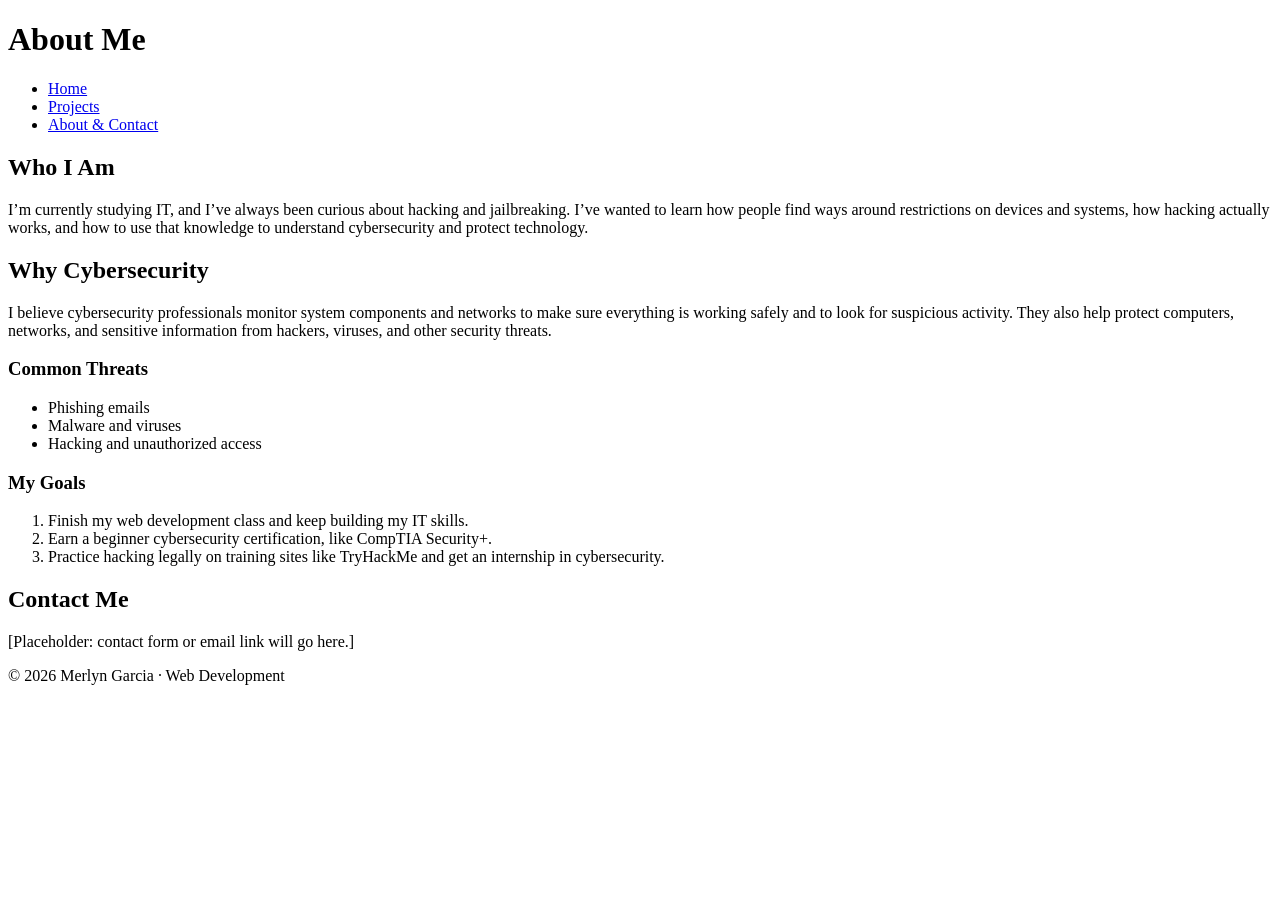
==== about.html @ 86410c29 "Add Milestone 1 HTML skeleton and wireframe" ====
<!DOCTYPE html>
<html lang="en">
<head>
  <meta charset="UTF-8">
  <meta name="viewport" content="width=device-width, initial-scale=1.0">
  <meta name="description" content="About Merlyn Garcia and how to get in touch.">
  <title>About &amp; Contact | Merlyn Garcia</title>
</head>
<body>

  <header>
    <h1>About Me</h1>
    <nav>
      <ul>
        <li><a href="index.html">Home</a></li>
        <li><a href="projects.html">Projects</a></li>
        <li><a href="about.html">About &amp; Contact</a></li>
      </ul>
    </nav>
  </header>

  <main>

    <section id="about">
      <h2>Who I Am</h2>
      <p>I’m currently studying IT, and I’ve always been curious about hacking and jailbreaking. I’ve wanted to learn how people find ways around restrictions on devices and systems, how hacking actually works, and how to use that knowledge to understand cybersecurity and protect technology.</p>
    </section>

    <section id="cybersecurity">
      <h2>Why Cybersecurity</h2>
      <p>I believe cybersecurity professionals monitor system components and networks to make sure everything is working safely and to look for suspicious activity. They also help protect computers, networks, and sensitive information from hackers, viruses, and other security threats.</p>

      <article>
        <h3>Common Threats</h3>
        <ul>
          <li>Phishing emails</li>
          <li>Malware and viruses</li>
          <li>Hacking and unauthorized access</li>
        </ul>
      </article>

      <article>
        <h3>My Goals</h3>
        <ol>
          <li>Finish my web development class and keep building my IT skills.</li>
          <li>Earn a beginner cybersecurity certification, like CompTIA Security+.</li>
          <li>Practice hacking legally on training sites like TryHackMe and get an internship in cybersecurity.</li>
        </ol>
      </article>
    </section>

    <section id="contact">
      <h2>Contact Me</h2>
      <p>[Placeholder: contact form or email link will go here.]</p>
    </section>

  </main>

  <footer>
    <p>&copy; 2026 Merlyn Garcia &middot; Web Development</p>
  </footer>

</body>
</html>
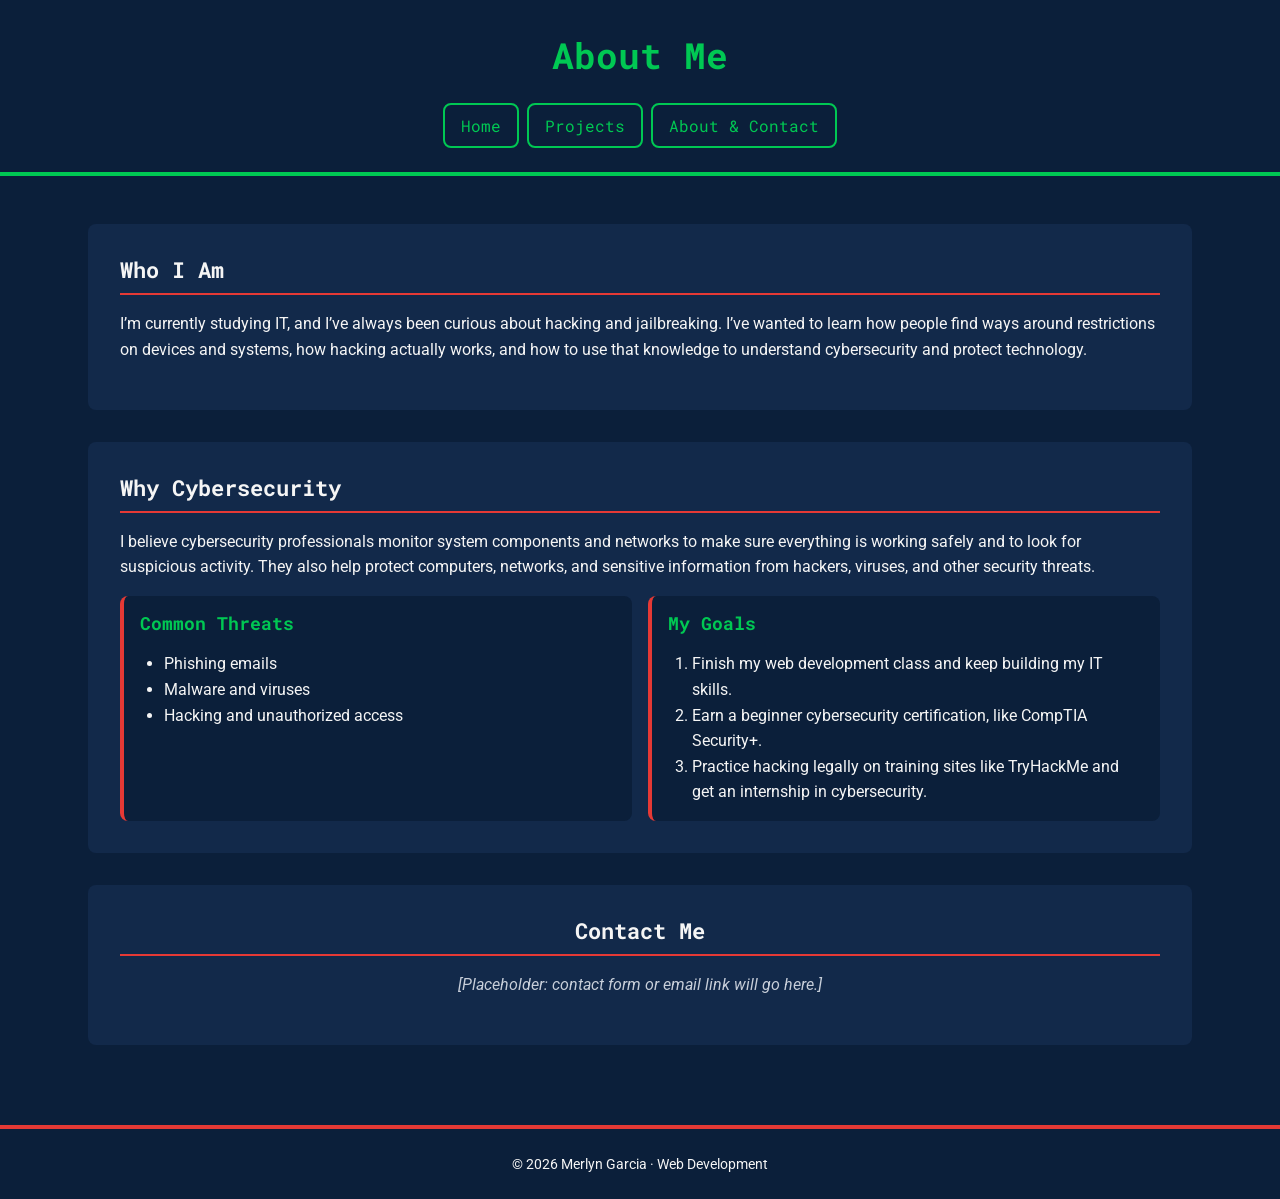
==== commit 4e3582c8: "Link stylesheet and add layout classes to About page" ====
--- a/about.html
+++ b/about.html
@@ -5,6 +5,10 @@
   <meta name="viewport" content="width=device-width, initial-scale=1.0">
   <meta name="description" content="About Merlyn Garcia and how to get in touch.">
   <title>About &amp; Contact | Merlyn Garcia</title>
+  <link rel="preconnect" href="https://fonts.googleapis.com">
+  <link rel="preconnect" href="https://fonts.gstatic.com" crossorigin>
+  <link href="https://fonts.googleapis.com/css2?family=Roboto+Mono:wght@500;700&family=Roboto:wght@400;700&display=swap" rel="stylesheet">
+  <link rel="stylesheet" href="style.css">
 </head>
 <body>
 
@@ -30,7 +34,8 @@
       <h2>Why Cybersecurity</h2>
       <p>I believe cybersecurity professionals monitor system components and networks to make sure everything is working safely and to look for suspicious activity. They also help protect computers, networks, and sensitive information from hackers, viruses, and other security threats.</p>
 
-      <article>
+      <div class="card-grid">
+      <article class="card">
         <h3>Common Threats</h3>
         <ul>
           <li>Phishing emails</li>
@@ -39,7 +44,7 @@
         </ul>
       </article>
 
-      <article>
+      <article class="card">
         <h3>My Goals</h3>
         <ol>
           <li>Finish my web development class and keep building my IT skills.</li>
@@ -47,11 +52,12 @@
           <li>Practice hacking legally on training sites like TryHackMe and get an internship in cybersecurity.</li>
         </ol>
       </article>
+      </div>
     </section>
 
     <section id="contact">
       <h2>Contact Me</h2>
-      <p>[Placeholder: contact form or email link will go here.]</p>
+      <p class="placeholder">[Placeholder: contact form or email link will go here.]</p>
     </section>
 
   </main>
--- a/style.css
+++ b/style.css
@@ -0,0 +1,241 @@
+/* ==========================================================
+   Milestone 2: Styled & Responsive
+   Color palette (from my wireframe):
+     Navy:       #0b1f3a  (page background)
+     Dark navy:  #12294a  (cards / sections)
+     Green:      #00c853  (links, accents)
+     Red:        #e53935  (highlights, borders)
+     Light gray: #f5f5f5  (text)
+   Fonts (Google Fonts):
+     Headings: Roboto Mono   Body: Roboto
+   Spacing system: multiples of 8px (8, 16, 24, 32, 48)
+   Mobile-first: base styles are for phones (320px+),
+   then @media queries add tablet (768px) and desktop (1200px)
+   ========================================================== */
+
+/* ---------- Type selectors ---------- */
+
+* {
+  box-sizing: border-box;
+}
+
+body {
+  margin: 0;
+  font-family: "Roboto", Arial, sans-serif;
+  font-size: 1rem;
+  line-height: 1.6;
+  color: #f5f5f5;
+  background-color: #0b1f3a;
+}
+
+h1,
+h2,
+h3 {
+  font-family: "Roboto Mono", "Courier New", monospace;
+  line-height: 1.3;
+  margin: 0 0 16px;
+}
+
+h1 {
+  font-size: 1.75rem;
+  color: #00c853;
+}
+
+h2 {
+  font-size: 1.375rem;
+  padding-bottom: 8px;
+  border-bottom: 2px solid #e53935;
+}
+
+h3 {
+  font-size: 1.125rem;
+  color: #00c853;
+}
+
+p {
+  margin: 0 0 16px;
+}
+
+a {
+  color: #00c853;
+}
+
+a:hover,
+a:focus {
+  color: #f5f5f5;
+}
+
+header {
+  padding: 32px 16px 24px;
+  text-align: center;
+  border-bottom: 4px solid #00c853;
+}
+
+nav ul {
+  display: flex;
+  flex-direction: column;
+  gap: 8px;
+  margin: 24px 0 0;
+  padding: 0;
+  list-style: none;
+}
+
+nav a {
+  display: block;
+  padding: 8px 16px;
+  font-family: "Roboto Mono", "Courier New", monospace;
+  text-decoration: none;
+  border: 2px solid #00c853;
+  border-radius: 8px;
+}
+
+nav a:hover,
+nav a:focus {
+  color: #0b1f3a;
+  background-color: #00c853;
+}
+
+main {
+  max-width: 1104px;
+  margin: 0 auto;
+  padding: 32px 16px;
+}
+
+section {
+  margin-bottom: 32px;
+  padding: 24px 16px;
+  background-color: #12294a;
+  border-radius: 8px;
+}
+
+figure {
+  margin: 24px 0 0;
+  text-align: center;
+}
+
+img {
+  max-width: 100%;
+  height: auto;
+  border: 2px solid #00c853;
+  border-radius: 8px;
+}
+
+figcaption {
+  margin-top: 8px;
+  font-size: 0.875rem;
+  font-style: italic;
+  color: #c7ced9;
+}
+
+ul,
+ol {
+  margin: 0;
+  padding-left: 24px;
+}
+
+footer {
+  padding: 24px 16px;
+  text-align: center;
+  font-size: 0.875rem;
+  border-top: 4px solid #e53935;
+}
+
+footer p {
+  margin: 0;
+}
+
+/* ---------- Class selectors ---------- */
+
+.tagline {
+  margin: 0;
+  font-family: "Roboto Mono", "Courier New", monospace;
+  color: #c7ced9;
+}
+
+/* Multi-column layout: CSS Grid. One column on phones,
+   more columns at wider screens (see @media below). */
+.card-grid {
+  display: grid;
+  grid-template-columns: 1fr;
+  gap: 16px;
+}
+
+.card {
+  padding: 16px;
+  background-color: #0b1f3a;
+  border-left: 4px solid #e53935;
+  border-radius: 8px;
+}
+
+.card p:last-child {
+  margin-bottom: 0;
+}
+
+.placeholder {
+  font-style: italic;
+  color: #c7ced9;
+}
+
+/* ---------- ID selectors ---------- */
+
+#intro {
+  border-top: 4px solid #00c853;
+}
+
+#contact {
+  text-align: center;
+}
+
+/* ==========================================================
+   Tablet: 768px and wider
+   - nav links sit side by side in a row
+   - cards become 2 columns
+   ========================================================== */
+@media (min-width: 768px) {
+  h1 {
+    font-size: 2.25rem;
+  }
+
+  nav ul {
+    flex-direction: row;
+    justify-content: center;
+    flex-wrap: wrap;
+  }
+
+  section {
+    padding: 32px;
+  }
+
+  .card-grid {
+    grid-template-columns: repeat(2, 1fr);
+  }
+}
+
+/* ==========================================================
+   Desktop: 1200px and wider
+   - intro text and image sit side by side (Flexbox)
+   - project cards become 3 columns
+   ========================================================== */
+@media (min-width: 1200px) {
+  main {
+    padding: 48px 0;
+  }
+
+  #intro .intro-layout {
+    display: flex;
+    align-items: center;
+    gap: 32px;
+  }
+
+  #intro .intro-layout > * {
+    flex: 1;
+  }
+
+  #intro figure {
+    margin-top: 0;
+  }
+
+  .card-grid.three-up {
+    grid-template-columns: repeat(3, 1fr);
+  }
+}
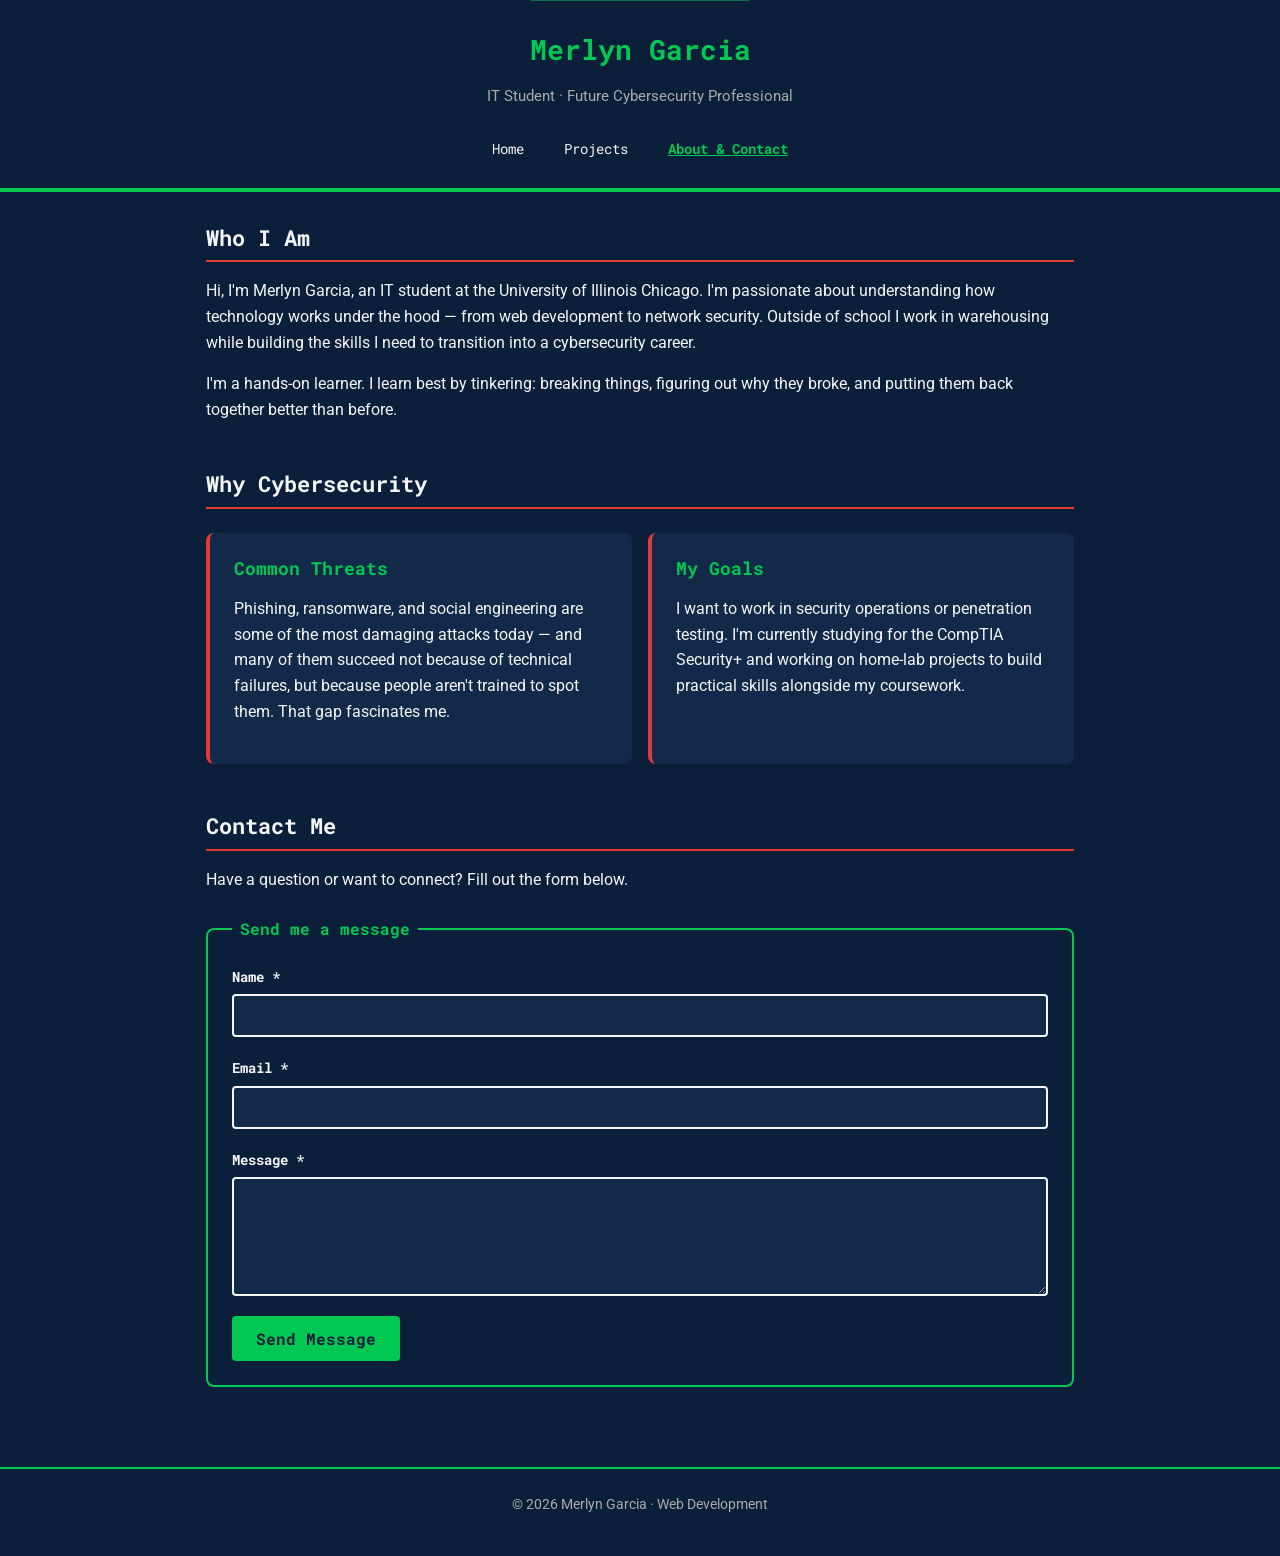
==== commit 810f2da9: "Milestone 3: fix about.html accessibility + add accessible contact form" ====
--- a/about.html
+++ b/about.html
@@ -3,7 +3,7 @@
 <head>
   <meta charset="UTF-8">
   <meta name="viewport" content="width=device-width, initial-scale=1.0">
-  <meta name="description" content="About Merlyn Garcia and how to get in touch.">
+  <meta name="description" content="About Merlyn Garcia — IT student, future cybersecurity professional. Contact form included.">
   <title>About &amp; Contact | Merlyn Garcia</title>
   <link rel="preconnect" href="https://fonts.googleapis.com">
   <link rel="preconnect" href="https://fonts.gstatic.com" crossorigin>
@@ -11,60 +11,118 @@
   <link rel="stylesheet" href="style.css">
 </head>
 <body>
+<a href="#main-content" class="skip-link">Skip to main content</a>
+<header>
+  <h1>Merlyn Garcia</h1>
+  <p class="tagline">IT Student &middot; Future Cybersecurity Professional</p>
+  <nav>
+    <ul>
+      <li><a href="index.html">Home</a></li>
+      <li><a href="projects.html">Projects</a></li>
+      <li><a href="about.html" aria-current="page">About &amp; Contact</a></li>
+    </ul>
+  </nav>
+</header>
 
-  <header>
-    <h1>About Me</h1>
-    <nav>
-      <ul>
-        <li><a href="index.html">Home</a></li>
-        <li><a href="projects.html">Projects</a></li>
-        <li><a href="about.html">About &amp; Contact</a></li>
-      </ul>
-    </nav>
-  </header>
+<main id="main-content">
 
-  <main>
+  <section id="about">
+    <h2>Who I Am</h2>
+    <p>Hi, I'm Merlyn Garcia, an IT student at the University of Illinois Chicago. I'm passionate about understanding how technology works under the hood — from web development to network security. Outside of school I work in warehousing while building the skills I need to transition into a cybersecurity career.</p>
+    <p>I'm a hands-on learner. I learn best by tinkering: breaking things, figuring out why they broke, and putting them back together better than before.</p>
+  </section>
 
-    <section id="about">
-      <h2>Who I Am</h2>
-      <p>I’m currently studying IT, and I’ve always been curious about hacking and jailbreaking. I’ve wanted to learn how people find ways around restrictions on devices and systems, how hacking actually works, and how to use that knowledge to understand cybersecurity and protect technology.</p>
-    </section>
-
-    <section id="cybersecurity">
-      <h2>Why Cybersecurity</h2>
-      <p>I believe cybersecurity professionals monitor system components and networks to make sure everything is working safely and to look for suspicious activity. They also help protect computers, networks, and sensitive information from hackers, viruses, and other security threats.</p>
-
-      <div class="card-grid">
+  <section id="cybersecurity">
+    <h2>Why Cybersecurity</h2>
+    <div class="card-grid">
       <article class="card">
         <h3>Common Threats</h3>
-        <ul>
-          <li>Phishing emails</li>
-          <li>Malware and viruses</li>
-          <li>Hacking and unauthorized access</li>
-        </ul>
+        <p>Phishing, ransomware, and social engineering are some of the most damaging attacks today — and many of them succeed not because of technical failures, but because people aren't trained to spot them. That gap fascinates me.</p>
       </article>
-
       <article class="card">
         <h3>My Goals</h3>
-        <ol>
-          <li>Finish my web development class and keep building my IT skills.</li>
-          <li>Earn a beginner cybersecurity certification, like CompTIA Security+.</li>
-          <li>Practice hacking legally on training sites like TryHackMe and get an internship in cybersecurity.</li>
-        </ol>
+        <p>I want to work in security operations or penetration testing. I'm currently studying for the CompTIA Security+ and working on home-lab projects to build practical skills alongside my coursework.</p>
       </article>
-      </div>
-    </section>
+    </div>
+  </section>
 
-    <section id="contact">
-      <h2>Contact Me</h2>
-      <p class="placeholder">[Placeholder: contact form or email link will go here.]</p>
-    </section>
+  <section id="contact">
+    <h2>Contact Me</h2>
+    <p>Have a question or want to connect? Fill out the form below.</p>
 
-  </main>
+    <form id="contact-form" novalidate>
+      <fieldset>
+        <legend>Send me a message</legend>
 
-  <footer>
-    <p>&copy; 2026 Merlyn Garcia &middot; Web Development</p>
-  </footer>
+        <div class="form-group">
+          <label for="name">
+            Name
+            <span aria-hidden="true">*</span>
+            <span class="sr-only">(required)</span>
+          </label>
+          <input
+            type="text"
+            id="name"
+            name="name"
+            autocomplete="name"
+            required
+            aria-required="true"
+            aria-describedby="name-error"
+          >
+          <span id="name-error" class="error-msg" role="alert" hidden>
+            Please enter your name.
+          </span>
+        </div>
+
+        <div class="form-group">
+          <label for="email">
+            Email
+            <span aria-hidden="true">*</span>
+            <span class="sr-only">(required)</span>
+          </label>
+          <input
+            type="email"
+            id="email"
+            name="email"
+            autocomplete="email"
+            required
+            aria-required="true"
+            aria-describedby="email-error"
+          >
+          <span id="email-error" class="error-msg" role="alert" hidden>
+            Please enter a valid email address.
+          </span>
+        </div>
+
+        <div class="form-group">
+          <label for="message">
+            Message
+            <span aria-hidden="true">*</span>
+            <span class="sr-only">(required)</span>
+          </label>
+          <textarea
+            id="message"
+            name="message"
+            rows="5"
+            required
+            aria-required="true"
+            aria-describedby="message-error"
+          ></textarea>
+          <span id="message-error" class="error-msg" role="alert" hidden>
+            Please write a message.
+          </span>
+        </div>
+
+        <button type="submit">Send Message</button>
+      </fieldset>
+    </form>
+  </section>
+
+</main>
+
+<footer>
+  <p>&copy; 2026 Merlyn Garcia &middot; Web Development</p>
+</footer>
 
 </body>
 </html>
--- a/style.css
+++ b/style.css
@@ -1,24 +1,43 @@
 /* ==========================================================
-   Milestone 2: Styled & Responsive
-   Color palette (from my wireframe):
+   Merlyn Garcia — Personal Portfolio
+   Milestone 3: Accessible & Designed
+   ----------------------------------------------------------
+   Color palette
      Navy:       #0b1f3a  (page background)
-     Dark navy:  #12294a  (cards / sections)
-     Green:      #00c853  (links, accents)
-     Red:        #e53935  (highlights, borders)
-     Light gray: #f5f5f5  (text)
-   Fonts (Google Fonts):
-     Headings: Roboto Mono   Body: Roboto
-   Spacing system: multiples of 8px (8, 16, 24, 32, 48)
-   Mobile-first: base styles are for phones (320px+),
-   then @media queries add tablet (768px) and desktop (1200px)
+     Dark navy:  #12294a  (card / section backgrounds)
+     Green:      #00c853  (links, accents, borders)
+     Red:        #e53935  (highlight borders, errors)
+     Light gray: #f5f5f5  (body text)
+   Fonts: Roboto Mono (headings) · Roboto (body)
+   Spacing: multiples of 8 px
+   Mobile-first: 320 px base → 768 px tablet → 1200 px desktop
    ========================================================== */
 
-/* ---------- Type selectors ---------- */
-
+/* ---------- Skip navigation link ---------- */
+.skip-link {
+  position: absolute;
+  left: 50%;
+  transform: translate(-50%, -100%);
+  background: #00c853;
+  color: #0b1f3a;
+  padding: 8px 16px;
+  font-family: "Roboto Mono", "Courier New", monospace;
+  font-weight: 700;
+  border-radius: 0 0 8px 8px;
+  z-index: 100;
+  transition: transform 0.2s;
+  text-decoration: none;
+}
+.skip-link:focus {
+  transform: translate(-50%, 0);
+}
+
+/* ---------- Reset ---------- */
 * {
   box-sizing: border-box;
 }
 
+/* ---------- Base ---------- */
 body {
   margin: 0;
   font-family: "Roboto", Arial, sans-serif;
@@ -28,49 +47,28 @@
   background-color: #0b1f3a;
 }
 
-h1,
-h2,
-h3 {
+h1, h2, h3 {
   font-family: "Roboto Mono", "Courier New", monospace;
   line-height: 1.3;
   margin: 0 0 16px;
 }
-
-h1 {
-  font-size: 1.75rem;
-  color: #00c853;
-}
-
-h2 {
-  font-size: 1.375rem;
-  padding-bottom: 8px;
-  border-bottom: 2px solid #e53935;
-}
-
-h3 {
-  font-size: 1.125rem;
-  color: #00c853;
-}
-
-p {
-  margin: 0 0 16px;
-}
-
-a {
-  color: #00c853;
-}
-
-a:hover,
-a:focus {
-  color: #f5f5f5;
-}
-
+h1 { font-size: 1.75rem; color: #00c853; }
+h2 { font-size: 1.375rem; padding-bottom: 8px; border-bottom: 2px solid #e53935; }
+h3 { font-size: 1.125rem; color: #00c853; }
+
+p { margin: 0 0 16px; }
+
+a { color: #00c853; }
+a:hover, a:focus { color: #f5f5f5; }
+
+/* ---------- Header ---------- */
 header {
   padding: 32px 16px 24px;
   text-align: center;
   border-bottom: 4px solid #00c853;
 }
 
+/* ---------- Nav ---------- */
 nav ul {
   display: flex;
   flex-direction: column;
@@ -81,160 +79,220 @@
 }
 
 nav a {
-  display: block;
-  padding: 8px 16px;
-  font-family: "Roboto Mono", "Courier New", monospace;
+  display: inline-block;
+  color: #f5f5f5;
   text-decoration: none;
-  border: 2px solid #00c853;
-  border-radius: 8px;
-}
-
+  font-family: "Roboto Mono", "Courier New", monospace;
+  font-size: 0.9rem;
+  padding: 4px 8px;
+  border-radius: 4px;
+  transition: background 0.15s, color 0.15s;
+}
 nav a:hover,
 nav a:focus {
+  background: #00c853;
   color: #0b1f3a;
-  background-color: #00c853;
-}
-
+  outline: none;
+}
+nav a[aria-current="page"] {
+  color: #00c853;
+  font-weight: 700;
+  text-decoration: underline;
+}
+
+/* ---------- Main content ---------- */
 main {
-  max-width: 1104px;
+  max-width: 900px;
   margin: 0 auto;
   padding: 32px 16px;
 }
 
 section {
-  margin-bottom: 32px;
-  padding: 24px 16px;
-  background-color: #12294a;
-  border-radius: 8px;
-}
-
-figure {
-  margin: 24px 0 0;
-  text-align: center;
-}
-
-img {
-  max-width: 100%;
-  height: auto;
-  border: 2px solid #00c853;
-  border-radius: 8px;
-}
-
-figcaption {
-  margin-top: 8px;
-  font-size: 0.875rem;
-  font-style: italic;
-  color: #c7ced9;
-}
-
-ul,
-ol {
-  margin: 0;
-  padding-left: 24px;
-}
-
-footer {
-  padding: 24px 16px;
-  text-align: center;
-  font-size: 0.875rem;
-  border-top: 4px solid #e53935;
-}
-
-footer p {
-  margin: 0;
-}
-
-/* ---------- Class selectors ---------- */
-
-.tagline {
-  margin: 0;
-  font-family: "Roboto Mono", "Courier New", monospace;
-  color: #c7ced9;
-}
-
-/* Multi-column layout: CSS Grid. One column on phones,
-   more columns at wider screens (see @media below). */
+  margin-bottom: 48px;
+}
+
+/* ---------- Card grid ----------
+   Gestalt — Proximity: cards are grouped with consistent
+   internal spacing so each reads as one content unit.
+   Gestalt — Similarity: all cards share the same background,
+   border radius, padding, and left accent, signaling they
+   are the same content type.
+   ----------------------------------------- */
 .card-grid {
   display: grid;
   grid-template-columns: 1fr;
   gap: 16px;
+  margin-top: 24px;
 }
 
 .card {
-  padding: 16px;
-  background-color: #0b1f3a;
+  background-color: #12294a;
+  border-radius: 8px;
+  padding: 24px;
   border-left: 4px solid #e53935;
+}
+
+/* ---------- Intro layout ---------- */
+.intro-layout {
+  display: flex;
+  flex-direction: column;
+  gap: 24px;
+}
+.intro-layout figure {
+  margin: 0;
+}
+.intro-layout img {
+  max-width: 100%;
   border-radius: 8px;
-}
-
-.card p:last-child {
-  margin-bottom: 0;
-}
-
+  border: 2px solid #00c853;
+}
+figcaption {
+  font-size: 0.85rem;
+  color: #aaa;
+  margin-top: 8px;
+}
+
+/* ---------- Tagline ---------- */
+.tagline {
+  color: #aaa;
+  font-size: 0.95rem;
+  margin: 4px 0 0;
+}
+
+/* ---------- Placeholder text ---------- */
 .placeholder {
+  color: #aaa;
   font-style: italic;
-  color: #c7ced9;
-}
-
-/* ---------- ID selectors ---------- */
-
-#intro {
-  border-top: 4px solid #00c853;
-}
-
-#contact {
+}
+
+/* ---------- Footer ---------- */
+footer {
   text-align: center;
-}
-
-/* ==========================================================
-   Tablet: 768px and wider
-   - nav links sit side by side in a row
-   - cards become 2 columns
-   ========================================================== */
+  padding: 24px 16px;
+  border-top: 2px solid #00c853;
+  font-size: 0.875rem;
+  color: #aaa;
+}
+
+/* ---------- Screen reader only utility ---------- */
+.sr-only {
+  position: absolute;
+  width: 1px;
+  height: 1px;
+  padding: 0;
+  margin: -1px;
+  overflow: hidden;
+  clip: rect(0, 0, 0, 0);
+  white-space: nowrap;
+  border: 0;
+}
+
+/* =========================================
+   Contact form
+   ========================================= */
+#contact-form {
+  margin-top: 24px;
+}
+#contact-form fieldset {
+  border: 2px solid #00c853;
+  border-radius: 8px;
+  padding: 24px;
+  margin: 0;
+}
+#contact-form legend {
+  font-family: "Roboto Mono", "Courier New", monospace;
+  font-size: 1rem;
+  font-weight: 700;
+  color: #00c853;
+  padding: 0 8px;
+}
+.form-group {
+  display: flex;
+  flex-direction: column;
+  gap: 6px;
+  margin-bottom: 20px;
+}
+.form-group label {
+  font-weight: 700;
+  font-family: "Roboto Mono", "Courier New", monospace;
+  font-size: 0.875rem;
+}
+.form-group input,
+.form-group textarea {
+  background: #12294a;
+  color: #f5f5f5;
+  border: 2px solid #f5f5f5;
+  border-radius: 4px;
+  padding: 10px 12px;
+  font-family: "Roboto", Arial, sans-serif;
+  font-size: 1rem;
+  width: 100%;
+}
+.form-group input:focus,
+.form-group textarea:focus {
+  outline: 3px solid #00c853;
+  outline-offset: 2px;
+  border-color: #00c853;
+}
+.form-group input[aria-invalid="true"],
+.form-group textarea[aria-invalid="true"] {
+  border-color: #e53935;
+}
+.error-msg {
+  color: #e53935;
+  font-size: 0.875rem;
+  font-weight: 700;
+}
+.error-msg[hidden] {
+  display: none;
+}
+#contact-form button[type="submit"] {
+  background: #00c853;
+  color: #0b1f3a;
+  border: none;
+  border-radius: 4px;
+  padding: 12px 24px;
+  font-family: "Roboto Mono", "Courier New", monospace;
+  font-size: 1rem;
+  font-weight: 700;
+  cursor: pointer;
+  transition: background 0.15s;
+}
+#contact-form button[type="submit"]:hover,
+#contact-form button[type="submit"]:focus {
+  background: #f5f5f5;
+  outline: 3px solid #00c853;
+  outline-offset: 2px;
+}
+
+/* =========================================
+   Responsive — tablet 768 px+
+   ========================================= */
 @media (min-width: 768px) {
-  h1 {
-    font-size: 2.25rem;
-  }
-
   nav ul {
     flex-direction: row;
     justify-content: center;
-    flex-wrap: wrap;
-  }
-
-  section {
-    padding: 32px;
-  }
-
+    gap: 24px;
+  }
   .card-grid {
     grid-template-columns: repeat(2, 1fr);
   }
-}
-
-/* ==========================================================
-   Desktop: 1200px and wider
-   - intro text and image sit side by side (Flexbox)
-   - project cards become 3 columns
-   ========================================================== */
+  .card-grid.three-up {
+    grid-template-columns: repeat(2, 1fr);
+  }
+  .intro-layout {
+    flex-direction: row;
+    align-items: flex-start;
+  }
+  .intro-layout img {
+    max-width: 300px;
+  }
+}
+
+/* =========================================
+   Responsive — desktop 1200 px+
+   ========================================= */
 @media (min-width: 1200px) {
-  main {
-    padding: 48px 0;
-  }
-
-  #intro .intro-layout {
-    display: flex;
-    align-items: center;
-    gap: 32px;
-  }
-
-  #intro .intro-layout > * {
-    flex: 1;
-  }
-
-  #intro figure {
-    margin-top: 0;
-  }
-
   .card-grid.three-up {
     grid-template-columns: repeat(3, 1fr);
   }
